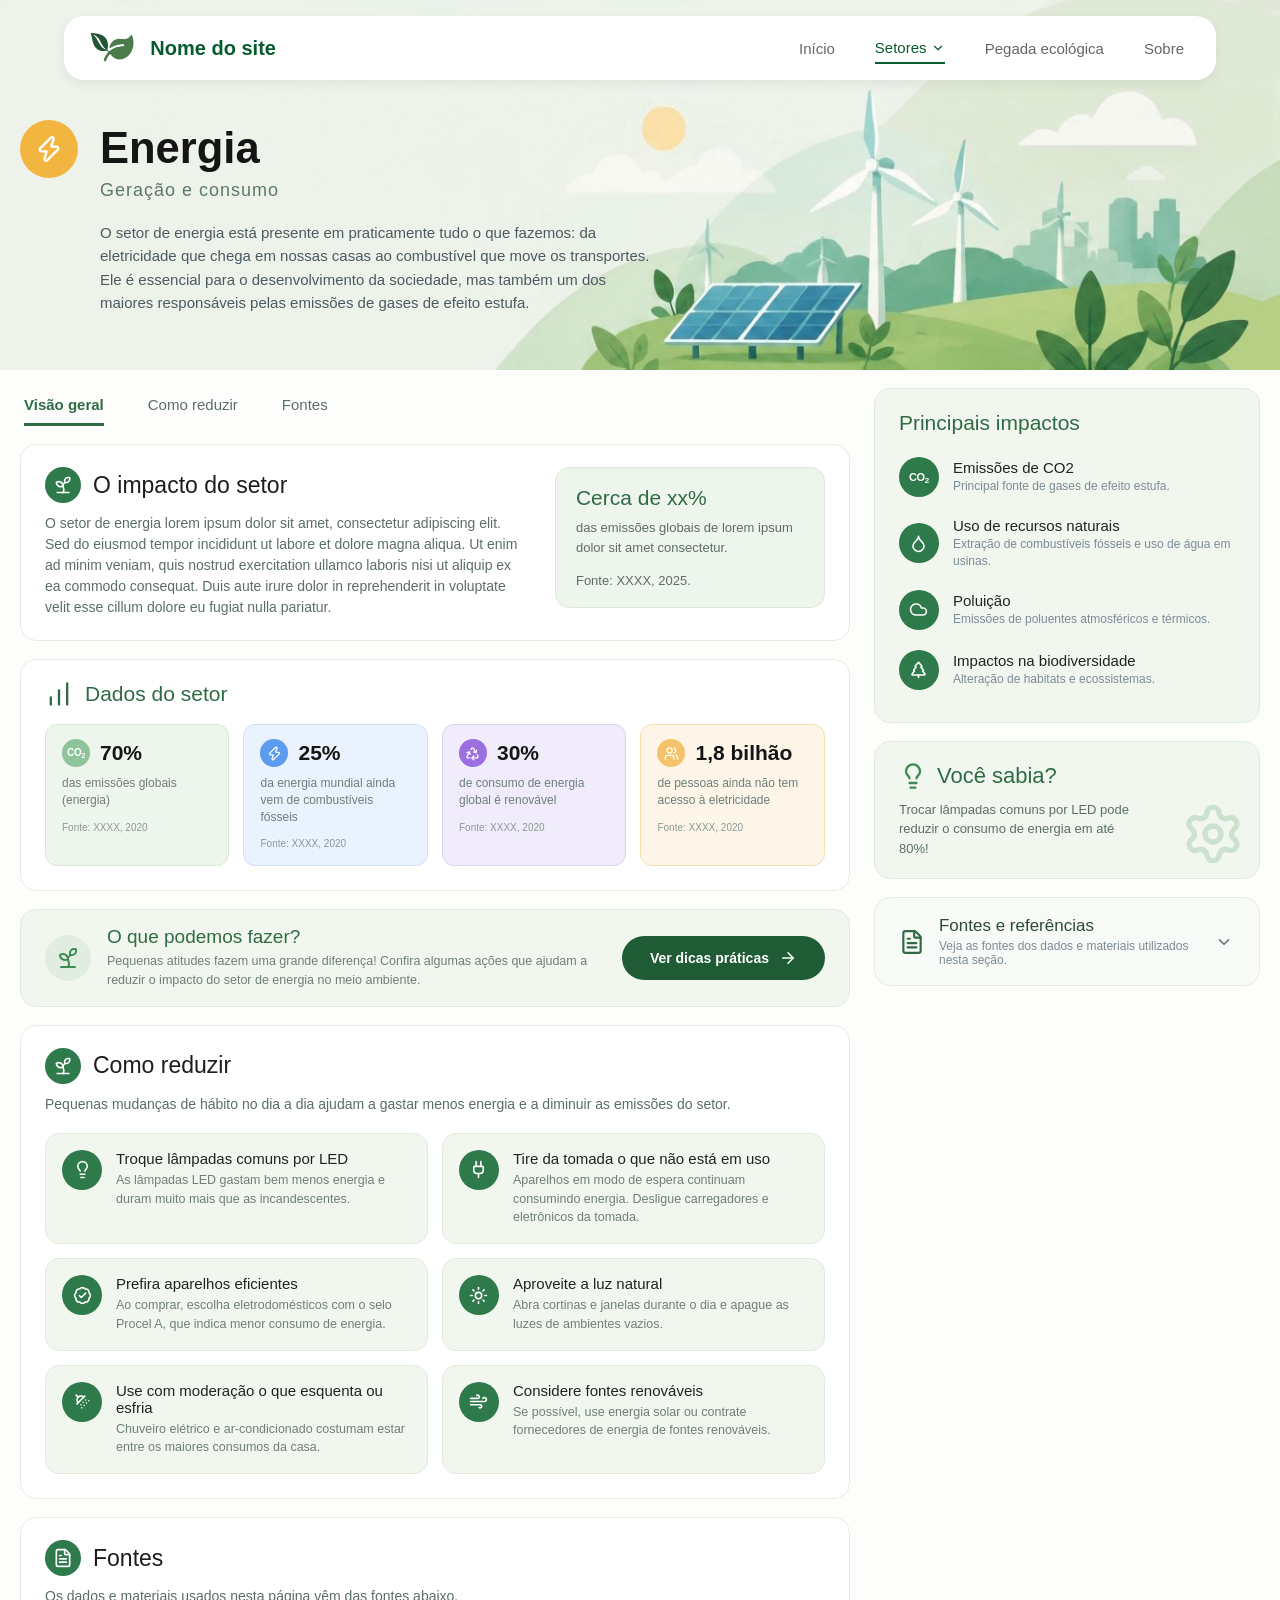
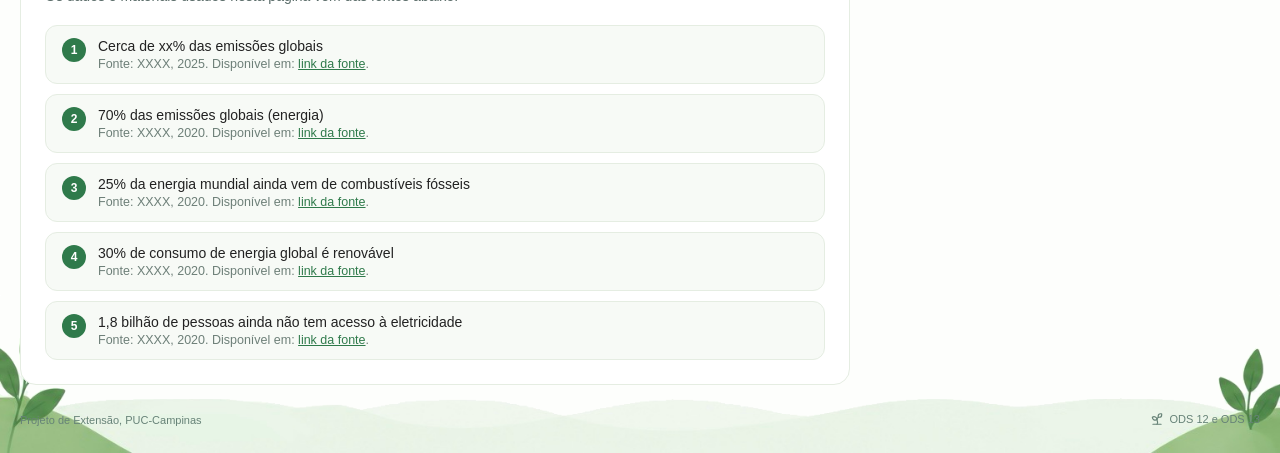
==== src/html/energia.html @ fed1465e "criacao da pagina de energia" ====
<!DOCTYPE html>
<html lang="pt-BR">
<head>
    <meta charset="UTF-8">
    <meta name="viewport" content="width=device-width, initial-scale=1.0">

    <title>Energia | Consumo Consciente</title>

    <!-- home.css traz o que se repete (base, header, dropdown, rodape, icones); energia.css so o que e desta pagina -->
    <link rel="stylesheet" href="../css/home.css">
    <link rel="stylesheet" href="../css/energia.css">
    <script src="../js/home.js" defer></script>
    <script src="../js/energia.js" defer></script>
</head>

<body>

    <!-- ícones (sprite svg, fica escondido e é reaproveitado na página inteira) -->
    <svg width="0" height="0" style="position:absolute" aria-hidden="true">

        <symbol id="icon-energia" viewBox="0 0 24 24">
            <path d="M15.914 4a1.5 1.5 0 00-2.474-1.561l-9 9A1.5 1.5 0 005.5 14h4.002a.5.5 0 01.471.666L8.086 20a1.5 1.5 0 002.475 1.56l9-9A1.5 1.5 0 0018.5 10h-3.997a.5.5 0 01-.472-.667z" />
        </symbol>

        <symbol id="icon-agropecuaria" viewBox="0 0 24 24">
            <path d="M11 20a10 10 0 0010-10 25.9 25.9 0 00-1.04-7.281 1 1 0 00-1.755-.325C15.833 5.5 13 5.5 9.8 6.1A7 7 0 0011 20" />
            <path d="M2 21a5 5 0 012.911-4.544C7.613 15.212 8.351 15.24 11 13" />
        </symbol>

        <symbol id="icon-moda" viewBox="0 0 24 24">
            <path d="M20.38 3.46 16 2a4 4 0 0 1-8 0L3.62 3.46a2 2 0 0 0-1.34 2.23l.58 3.47a1 1 0 0 0 .99.84H6v10c0 1.1.9 2 2 2h8a2 2 0 0 0 2-2V10h2.15a1 1 0 0 0 .99-.84l.58-3.47a2 2 0 0 0-1.34-2.23z" />
        </symbol>

        <symbol id="icon-alimentos" viewBox="0 0 24 24">
            <path d="M3 2v7c0 1.1.9 2 2 2h4a2 2 0 0 0 2-2V2" />
            <path d="M7 2v20" />
            <path d="M21 15V2a5 5 0 0 0-5 5v6c0 1.1.9 2 2 2h3Zm0 0v7" />
        </symbol>

        <symbol id="icon-transporte" viewBox="0 0 24 24">
            <path d="M14 18V6a2 2 0 0 0-2-2H4a2 2 0 0 0-2 2v11a1 1 0 0 0 1 1h2" />
            <path d="M15 18H9" />
            <path d="M19 18h2a1 1 0 0 0 1-1v-3.65a1 1 0 0 0-.22-.624l-3.48-4.35A1 1 0 0 0 17.52 8H14" />
            <circle cx="17" cy="18" r="2" />
            <circle cx="7" cy="18" r="2" />
        </symbol>

        <symbol id="icon-mineracao" viewBox="0 0 24 24">
            <path d="M10.5 3 8 9l4 13 4-13-2.5-6" />
            <path d="M17 3a2 2 0 0 1 1.6.8l3 4a2 2 0 0 1 .013 2.382l-7.99 10.986a2 2 0 0 1-3.247 0l-7.99-10.986A2 2 0 0 1 2.4 7.8l2.998-3.997A2 2 0 0 1 7 3z" />
            <path d="M2 9h20" />
        </symbol>

        <symbol id="icon-construcao" viewBox="0 0 24 24">
            <path d="M15 21v-8a1 1 0 0 0-1-1h-4a1 1 0 0 0-1 1v8" />
            <path d="M3 10a2 2 0 0 1 .709-1.528l7-6a2 2 0 0 1 2.582 0l7 6A2 2 0 0 1 21 10v9a2 2 0 0 1-2 2H5a2 2 0 0 1-2-2z" />
        </symbol>

        <symbol id="icon-tecnologia" viewBox="0 0 24 24">
            <path d="M18 8V6a2 2 0 0 0-2-2H4a2 2 0 0 0-2 2v7a2 2 0 0 0 2 2h8" />
            <path d="M10 19v-3.96 3.15" />
            <path d="M7 19h5" />
            <rect width="6" height="10" x="16" y="12" rx="2" />
        </symbol>

        <symbol id="icon-brota" viewBox="0 0 24 24">
            <path d="M14 9.536V7a4 4 0 0 1 4-4h1.5a.5.5 0 0 1 .5.5V5a4 4 0 0 1-4 4 4 4 0 0 0-4 4c0 2 1 3 1 5a5 5 0 0 1-1 3" />
            <path d="M4 9a5 5 0 0 1 8 4 5 5 0 0 1-8-4" />
            <path d="M5 21h14" />
        </symbol>

        <symbol id="icon-seta-baixo" viewBox="0 0 24 24">
            <path d="m6 9 6 6 6-6" />
        </symbol>

        <symbol id="icon-seta-direita" viewBox="0 0 24 24">
            <path d="M5 12h14" />
            <path d="m12 5 7 7-7 7" />
        </symbol>

        <symbol id="icon-pessoas" viewBox="0 0 24 24">
            <path d="M16 21v-2a4 4 0 0 0-4-4H6a4 4 0 0 0-4 4v2" />
            <path d="M16 3.128a4 4 0 0 1 0 7.744" />
            <path d="M22 21v-2a4 4 0 0 0-3-3.87" />
            <circle cx="9" cy="7" r="4" />
        </symbol>

        <symbol id="icon-gota" viewBox="0 0 24 24">
            <path d="M12 22a7 7 0 0 0 7-7c0-2-1-3.9-3-5.5s-3.5-4-4-6.5c-.5 2.5-2 4.9-4 6.5C6 11.1 5 13 5 15a7 7 0 0 0 7 7z" />
        </symbol>

        <symbol id="icon-nuvem" viewBox="0 0 24 24">
            <path d="M17.5 19H9a7 7 0 1 1 6.71-9h1.79a4.5 4.5 0 1 1 0 9Z" />
        </symbol>

        <symbol id="icon-pinheiro" viewBox="0 0 24 24">
            <path d="m17 14 3 3.3a1 1 0 0 1-.7 1.7H4.7a1 1 0 0 1-.7-1.7L7 14h-.3a1 1 0 0 1-.7-1.7L9 9h-.2A1 1 0 0 1 8 7.3L12 3l4 4.3a1 1 0 0 1-.8 1.7H15l3 3.3a1 1 0 0 1-.7 1.7H17Z" />
            <path d="M12 22v-3" />
        </symbol>

        <symbol id="icon-lampada" viewBox="0 0 24 24">
            <path d="M15 14c.2-1 .7-1.7 1.5-2.5 1-.9 1.5-2.2 1.5-3.5A6 6 0 0 0 6 8c0 1 .2 2.2 1.5 3.5.7.7 1.3 1.5 1.5 2.5" />
            <path d="M9 18h6" />
            <path d="M10 22h4" />
        </symbol>

        <symbol id="icon-engrenagem" viewBox="0 0 24 24">
            <path d="M9.671 4.136a2.34 2.34 0 0 1 4.659 0 2.34 2.34 0 0 0 3.319 1.915 2.34 2.34 0 0 1 2.33 4.033 2.34 2.34 0 0 0 0 3.831 2.34 2.34 0 0 1-2.33 4.033 2.34 2.34 0 0 0-3.319 1.915 2.34 2.34 0 0 1-4.659 0 2.34 2.34 0 0 0-3.32-1.915 2.34 2.34 0 0 1-2.33-4.033 2.34 2.34 0 0 0 0-3.831A2.34 2.34 0 0 1 6.35 6.051a2.34 2.34 0 0 0 3.319-1.915" />
            <circle cx="12" cy="12" r="3" />
        </symbol>

        <symbol id="icon-arquivo" viewBox="0 0 24 24">
            <path d="M6 22a2 2 0 0 1-2-2V4a2 2 0 0 1 2-2h8a2.4 2.4 0 0 1 1.704.706l3.588 3.588A2.4 2.4 0 0 1 20 8v12a2 2 0 0 1-2 2z" />
            <path d="M14 2v5a1 1 0 0 0 1 1h5" />
            <path d="M10 9H8" />
            <path d="M16 13H8" />
            <path d="M16 17H8" />
        </symbol>

        <symbol id="icon-reciclar" viewBox="0 0 24 24">
            <path d="M7 19H4.815a1.83 1.83 0 0 1-1.57-.881 1.785 1.785 0 0 1-.004-1.784L7.196 9.5" />
            <path d="M11 19h8.203a1.83 1.83 0 0 0 1.556-.89 1.784 1.784 0 0 0 0-1.775l-1.226-2.12" />
            <path d="m14 16-3 3 3 3" />
            <path d="M8.293 13.596 7.196 9.5 3.1 10.598" />
            <path d="m9.344 5.811 1.093-1.892A1.83 1.83 0 0 1 11.985 3a1.784 1.784 0 0 1 1.546.888l3.943 6.843" />
            <path d="m13.378 9.633 4.096 1.098 1.097-4.096" />
        </symbol>

        <symbol id="icon-barras" viewBox="0 0 24 24">
            <path d="M5 21v-6" />
            <path d="M12 21V9" />
            <path d="M19 21V3" />
        </symbol>

        <symbol id="icon-tomada" viewBox="0 0 24 24">
            <path d="M12 22v-5" />
            <path d="M15 8V2" />
            <path d="M17 8a1 1 0 0 1 1 1v4a4 4 0 0 1-4 4h-4a4 4 0 0 1-4-4V9a1 1 0 0 1 1-1z" />
            <path d="M9 8V2" />
        </symbol>

        <symbol id="icon-selo" viewBox="0 0 24 24">
            <path d="M3.85 8.62a4 4 0 0 1 4.78-4.77 4 4 0 0 1 6.74 0 4 4 0 0 1 4.78 4.78 4 4 0 0 1 0 6.74 4 4 0 0 1-4.77 4.78 4 4 0 0 1-6.75 0 4 4 0 0 1-4.78-4.77 4 4 0 0 1 0-6.76Z" />
            <path d="m16 9-5.5 5.5L8 12" />
        </symbol>

        <symbol id="icon-sol" viewBox="0 0 24 24">
            <circle cx="12" cy="12" r="4" />
            <path d="M12 2v2" />
            <path d="M12 20v2" />
            <path d="m4.93 4.93 1.41 1.41" />
            <path d="m17.66 17.66 1.41 1.41" />
            <path d="M2 12h2" />
            <path d="M20 12h2" />
            <path d="m6.34 17.66-1.41 1.41" />
            <path d="m19.07 4.93-1.41 1.41" />
        </symbol>

        <symbol id="icon-chuveiro" viewBox="0 0 24 24">
            <path d="m4 4 2.5 2.5" />
            <path d="M13.5 6.5a4.95 4.95 0 0 0-7 7" />
            <path d="M15 5 5 15" />
            <path d="M14 17v.01" />
            <path d="M10 16v.01" />
            <path d="M13 13v.01" />
            <path d="M16 10v.01" />
            <path d="M11 20v.01" />
            <path d="M17 14v.01" />
            <path d="M20 11v.01" />
        </symbol>

        <symbol id="icon-vento" viewBox="0 0 24 24">
            <path d="M12.8 19.6A2 2 0 1 0 14 16H2" />
            <path d="M17.5 8a2.5 2.5 0 1 1 2 4H2" />
            <path d="M9.8 4.4A2 2 0 1 1 11 8H2" />
        </symbol>

    </svg>


    <!-- header -->
    <header class="header">
        <div class="navbar">

            <a href="home.html" class="logo">
                <span class="logo-icon">
                    <img src="../../assets/home/planta_icon.PNG" alt="">
                </span>
                <span>Nome do site</span>
            </a>

            <nav class="menu">
                <a href="home.html">Início</a>

                <div class="dropdown">
                    <button class="dropdown-toggle active" type="button" aria-expanded="false">
                        Setores
                        <span class="dropdown-arrow">
                            <svg class="icon" aria-hidden="true"><use href="#icon-seta-baixo"></use></svg>
                        </span>
                    </button>

                    <div class="dropdown-menu">
                        <a href="energia.html">
                            <svg class="icon" aria-hidden="true"><use href="#icon-energia"></use></svg>
                            Energia
                        </a>
                        <a href="agropecuaria.html">
                            <svg class="icon" aria-hidden="true"><use href="#icon-agropecuaria"></use></svg>
                            Agropecuária
                        </a>
                        <a href="moda-textil.html">
                            <svg class="icon" aria-hidden="true"><use href="#icon-moda"></use></svg>
                            Moda e têxtil
                        </a>
                        <a href="alimentos.html">
                            <svg class="icon" aria-hidden="true"><use href="#icon-alimentos"></use></svg>
                            Alimentos
                        </a>
                        <a href="transporte.html">
                            <svg class="icon" aria-hidden="true"><use href="#icon-transporte"></use></svg>
                            Transporte
                        </a>
                        <a href="mineracao.html">
                            <svg class="icon" aria-hidden="true"><use href="#icon-mineracao"></use></svg>
                            Mineração
                        </a>
                        <a href="construcao-civil.html">
                            <svg class="icon" aria-hidden="true"><use href="#icon-construcao"></use></svg>
                            Construção Civil
                        </a>
                        <a href="tecnologia.html">
                            <svg class="icon" aria-hidden="true"><use href="#icon-tecnologia"></use></svg>
                            Tecnologia
                        </a>
                    </div>
                </div>

                <a href="pegada.html">Pegada ecológica</a>
                <a href="sobre.html">Sobre</a>
            </nav>

        </div>
    </header>


    <main>

        <!-- banner -->
        <section class="energia-hero">

            <div class="energia-hero-content">

                <span class="energia-hero-icon">
                    <svg class="icon" aria-hidden="true"><use href="#icon-energia"></use></svg>
                </span>

                <h1>Energia</h1>

                <span class="energia-hero-subtitulo">Geração e consumo</span>

                <p>
                    O setor de energia está presente em praticamente tudo o que fazemos:
                    da eletricidade que chega em nossas casas ao combustível que move
                    os transportes. Ele é essencial para o desenvolvimento da sociedade,
                    mas também um dos maiores responsáveis pelas emissões de gases de
                    efeito estufa.
                </p>

            </div>

            <!-- imagem de fundo do banner -->
            <div class="energia-hero-bg">
                <img src="../../assets/energia/energia_banner.jpg" alt="">
            </div>

        </section>


        <div class="energia-layout">

            <!-- coluna principal -->
            <div class="en-principal">

                <nav class="en-abas" aria-label="Seções da página">
                    <a href="#visao-geral" class="ativa">Visão geral</a>
                    <a href="#como-reduzir">Como reduzir</a>
                    <a href="#fontes">Fontes</a>
                </nav>

                <!-- o impacto do setor (textos de exemplo: troque pelo conteudo real) -->
                <section class="en-card en-impacto-setor" id="visao-geral">

                    <div class="en-impacto-setor-texto">
                        <div class="en-titulo">
                            <span class="en-titulo-icon"><svg class="icon" aria-hidden="true"><use href="#icon-brota"></use></svg></span>
                            <h2>O impacto do setor</h2>
                        </div>
                        <p>
                            O setor de energia lorem ipsum dolor sit amet, consectetur
                            adipiscing elit. Sed do eiusmod tempor incididunt ut labore
                            et dolore magna aliqua. Ut enim ad minim veniam, quis nostrud
                            exercitation ullamco laboris nisi ut aliquip ex ea commodo
                            consequat. Duis aute irure dolor in reprehenderit in voluptate
                            velit esse cillum dolore eu fugiat nulla pariatur.
                        </p>
                    </div>

                    <div class="en-destaque">
                        <h3>Cerca de xx%</h3>
                        <p>das emissões globais de lorem ipsum dolor sit amet consectetur.</p>
                        <small>Fonte: XXXX, 2025.</small>
                    </div>

                </section>


                <!-- dados do setor -->
                <section class="en-card en-dados-setor">

                    <h2 class="en-titulo-verde">
                        <svg class="icon" aria-hidden="true"><use href="#icon-barras"></use></svg>
                        Dados do setor
                    </h2>

                    <ul class="en-dados">
                    <li class="en-dado verde">
                        <div class="en-dado-topo">
                            <span class="en-dado-icon"><span class="en-co2">CO<sub>2</sub></span></span>
                            <strong>70%</strong>
                        </div>
                        <p>das emissões globais (energia)</p>
                        <small>Fonte: XXXX, 2020</small>
                    </li>
                    <li class="en-dado azul">
                        <div class="en-dado-topo">
                            <span class="en-dado-icon"><svg class="icon" aria-hidden="true"><use href="#icon-energia"></use></svg></span>
                            <strong>25%</strong>
                        </div>
                        <p>da energia mundial ainda vem de combustíveis fósseis</p>
                        <small>Fonte: XXXX, 2020</small>
                    </li>
                    <li class="en-dado roxo">
                        <div class="en-dado-topo">
                            <span class="en-dado-icon"><svg class="icon" aria-hidden="true"><use href="#icon-reciclar"></use></svg></span>
                            <strong>30%</strong>
                        </div>
                        <p>de consumo de energia global é renovável</p>
                        <small>Fonte: XXXX, 2020</small>
                    </li>
                    <li class="en-dado laranja">
                        <div class="en-dado-topo">
                            <span class="en-dado-icon"><svg class="icon" aria-hidden="true"><use href="#icon-pessoas"></use></svg></span>
                            <strong>1,8 bilhão</strong>
                        </div>
                        <p>de pessoas ainda não tem acesso à eletricidade</p>
                        <small>Fonte: XXXX, 2020</small>
                    </li>
                    </ul>

                </section>


                <!-- o que podemos fazer -->
                <section class="en-fazer">

                    <span class="en-fazer-icon"><svg class="icon" aria-hidden="true"><use href="#icon-brota"></use></svg></span>

                    <div class="en-fazer-texto">
                        <h2>O que podemos fazer?</h2>
                        <p>
                            Pequenas atitudes fazem uma grande diferença! Confira algumas
                            ações que ajudam a reduzir o impacto do setor de energia no
                            meio ambiente.
                        </p>
                    </div>

                    <a href="#como-reduzir" class="en-botao">
                        Ver dicas práticas
                        <svg class="icon" aria-hidden="true"><use href="#icon-seta-direita"></use></svg>
                    </a>

                </section>


                <!-- como reduzir (textos de exemplo: ajuste ao seu conteudo) -->
                <section class="en-card en-secao" id="como-reduzir">

                    <div class="en-titulo">
                        <span class="en-titulo-icon"><svg class="icon" aria-hidden="true"><use href="#icon-brota"></use></svg></span>
                        <h2>Como reduzir</h2>
                    </div>

                    <p class="en-secao-intro">
                        Pequenas mudanças de hábito no dia a dia ajudam a gastar menos
                        energia e a diminuir as emissões do setor.
                    </p>

                    <ul class="en-dicas">
                        <li class="en-dica">
                            <span class="en-dica-icon"><svg class="icon" aria-hidden="true"><use href="#icon-lampada"></use></svg></span>
                            <div>
                                <h3>Troque lâmpadas comuns por LED</h3>
                                <p>As lâmpadas LED gastam bem menos energia e duram muito mais que as incandescentes.</p>
                            </div>
                        </li>
                        <li class="en-dica">
                            <span class="en-dica-icon"><svg class="icon" aria-hidden="true"><use href="#icon-tomada"></use></svg></span>
                            <div>
                                <h3>Tire da tomada o que não está em uso</h3>
                                <p>Aparelhos em modo de espera continuam consumindo energia. Desligue carregadores e eletrônicos da tomada.</p>
                            </div>
                        </li>
                        <li class="en-dica">
                            <span class="en-dica-icon"><svg class="icon" aria-hidden="true"><use href="#icon-selo"></use></svg></span>
                            <div>
                                <h3>Prefira aparelhos eficientes</h3>
                                <p>Ao comprar, escolha eletrodomésticos com o selo Procel A, que indica menor consumo de energia.</p>
                            </div>
                        </li>
                        <li class="en-dica">
                            <span class="en-dica-icon"><svg class="icon" aria-hidden="true"><use href="#icon-sol"></use></svg></span>
                            <div>
                                <h3>Aproveite a luz natural</h3>
                                <p>Abra cortinas e janelas durante o dia e apague as luzes de ambientes vazios.</p>
                            </div>
                        </li>
                        <li class="en-dica">
                            <span class="en-dica-icon"><svg class="icon" aria-hidden="true"><use href="#icon-chuveiro"></use></svg></span>
                            <div>
                                <h3>Use com moderação o que esquenta ou esfria</h3>
                                <p>Chuveiro elétrico e ar-condicionado costumam estar entre os maiores consumos da casa.</p>
                            </div>
                        </li>
                        <li class="en-dica">
                            <span class="en-dica-icon"><svg class="icon" aria-hidden="true"><use href="#icon-vento"></use></svg></span>
                            <div>
                                <h3>Considere fontes renováveis</h3>
                                <p>Se possível, use energia solar ou contrate fornecedores de energia de fontes renováveis.</p>
                            </div>
                        </li>
                    </ul>

                </section>


                <!-- fontes -->
                <section class="en-card en-secao" id="fontes">

                    <div class="en-titulo">
                        <span class="en-titulo-icon"><svg class="icon" aria-hidden="true"><use href="#icon-arquivo"></use></svg></span>
                        <h2>Fontes</h2>
                    </div>

                    <p class="en-secao-intro">
                        Os dados e materiais usados nesta página vêm das fontes abaixo.
                    </p>

                    <ol class="en-referencias">
                        <li>
                            <strong>Cerca de xx% das emissões globais</strong>
                            <span>Fonte: XXXX, 2025. Disponível em: <a href="#">link da fonte</a>.</span>
                        </li>
                        <li>
                            <strong>70% das emissões globais (energia)</strong>
                            <span>Fonte: XXXX, 2020. Disponível em: <a href="#">link da fonte</a>.</span>
                        </li>
                        <li>
                            <strong>25% da energia mundial ainda vem de combustíveis fósseis</strong>
                            <span>Fonte: XXXX, 2020. Disponível em: <a href="#">link da fonte</a>.</span>
                        </li>
                        <li>
                            <strong>30% de consumo de energia global é renovável</strong>
                            <span>Fonte: XXXX, 2020. Disponível em: <a href="#">link da fonte</a>.</span>
                        </li>
                        <li>
                            <strong>1,8 bilhão de pessoas ainda não tem acesso à eletricidade</strong>
                            <span>Fonte: XXXX, 2020. Disponível em: <a href="#">link da fonte</a>.</span>
                        </li>
                    </ol>

                </section>

            </div>


            <!-- coluna lateral -->
            <aside class="en-lateral">

                <section class="en-card en-impactos">
                    <h2>Principais impactos</h2>
                    <ul>
                        <li class="en-impacto">
                            <span class="en-impacto-icon"><span class="en-co2">CO<sub>2</sub></span></span>
                            <div>
                                <h3>Emissões de CO2</h3>
                                <p>Principal fonte de gases de efeito estufa.</p>
                            </div>
                        </li>
                        <li class="en-impacto">
                            <span class="en-impacto-icon"><svg class="icon" aria-hidden="true"><use href="#icon-gota"></use></svg></span>
                            <div>
                                <h3>Uso de recursos naturais</h3>
                                <p>Extração de combustíveis fósseis e uso de água em usinas.</p>
                            </div>
                        </li>
                        <li class="en-impacto">
                            <span class="en-impacto-icon"><svg class="icon" aria-hidden="true"><use href="#icon-nuvem"></use></svg></span>
                            <div>
                                <h3>Poluição</h3>
                                <p>Emissões de poluentes atmosféricos e térmicos.</p>
                            </div>
                        </li>
                        <li class="en-impacto">
                            <span class="en-impacto-icon"><svg class="icon" aria-hidden="true"><use href="#icon-pinheiro"></use></svg></span>
                            <div>
                                <h3>Impactos na biodiversidade</h3>
                                <p>Alteração de habitats e ecossistemas.</p>
                            </div>
                        </li>
                    </ul>
                </section>


                <section class="en-card en-sabia">
                    <div class="en-sabia-topo">
                        <svg class="icon en-sabia-icon" aria-hidden="true"><use href="#icon-lampada"></use></svg>
                        <h2>Você sabia?</h2>
                    </div>
                    <p>Trocar lâmpadas comuns por LED pode reduzir o consumo de energia em até 80%!</p>
                    <svg class="icon en-sabia-decoracao" aria-hidden="true"><use href="#icon-engrenagem"></use></svg>
                </section>


                <a href="#fontes" class="en-card en-fontes">
                    <svg class="icon en-fontes-icon" aria-hidden="true"><use href="#icon-arquivo"></use></svg>
                    <div>
                        <h3>Fontes e referências</h3>
                        <p>Veja as fontes dos dados e materiais utilizados nesta seção.</p>
                    </div>
                    <svg class="icon en-fontes-seta" aria-hidden="true"><use href="#icon-seta-baixo"></use></svg>
                </a>

            </aside>

        </div>

    </main>


    <!-- rodape -->
    <footer class="footer" id="sobre">

        <img src="../../assets/home/footer.PNG" alt="Ilustração de natureza">

        <div class="footer-content">
            <span>Projeto de Extensão, PUC-Campinas</span>
            <span><svg class="icon" aria-hidden="true"><use href="#icon-brota"></use></svg> ODS 12 e ODS 13</span>
        </div>

    </footer>

</body>
</html>
---- src/css/home.css ----
/* configuracoes gerais */

*, *::before, *::after {
    margin: 0;
    padding: 0;
    box-sizing: border-box;
}

html {
    scroll-behavior: smooth;
}

body {
    font-family: Arial, Helvetica, sans-serif;
    background-color: #fdfefc;
    color: #151515;
    width: 100%;
    overflow-x: hidden;

    min-height: 100vh;          /* rodape desce ate o fim em telas altas */
    display: flex;
    flex-direction: column;
}

main {
    flex: 1;
    position: relative;
    z-index: 1;                 /* o conteudo fica na frente da imagem do rodape */
}

a {
    text-decoration: none;
    color: inherit;
}


/* header */

.header {
    width: 100%;
    padding: 16px 5%;
    position: relative;
    z-index: 10;
}

.navbar {
    width: 100%;
    max-width: 1280px;
    min-height: 64px;
    margin: 0 auto;

    display: flex;
    align-items: center;
    justify-content: space-between;

    padding: 0 32px;

    background-color: #ffffff;
    border-radius: 20px;

    box-shadow: 0 4px 12px rgba(0, 0, 0, 0.06);
}

.logo {
    display: flex;
    align-items: center;
    gap: 10px;

    color: #075b2c;
    font-size: 20px;
    font-weight: 600;
}

.logo-icon {
    font-size: 28px;
}

.menu {
    display: flex;
    align-items: center;
    gap: 40px;
}

.menu a {
    color: #666666;
    font-size: 15px;
    font-weight: 500;

    padding: 6px 0;
    transition: 0.3s;
}

.menu a:hover,
.menu a.active {
    color: #075b2c;
}

.menu a.active {
    border-bottom: 2px solid #075b2c;
}

/* dropdown de setores */

.dropdown {
    position: relative;
}

.dropdown-toggle {
    background: none;
    border: none;
    cursor: pointer;

    font-family: inherit;
    font-size: 15px;
    font-weight: 500;
    color: #666666;

    padding: 6px 0;
    transition: 0.3s;
}

.dropdown-toggle:hover,
.dropdown.open .dropdown-toggle {
    color: #075b2c;
}

.dropdown-arrow {
    display: inline-block;
    font-size: 12px;
    transition: transform 0.25s;
}

.dropdown.open .dropdown-arrow {
    transform: rotate(180deg);
}

.dropdown-menu {
    position: absolute;
    top: calc(100% + 14px);
    left: 50%;
    transform: translateX(-50%) translateY(-6px);

    min-width: 230px;
    padding: 8px;

    display: flex;
    flex-direction: column;

    background-color: #ffffff;
    border-radius: 16px;
    box-shadow: 0 8px 24px rgba(0, 0, 0, 0.12);

    opacity: 0;
    visibility: hidden;
    transition: 0.25s;
    z-index: 20;
}

.dropdown.open .dropdown-menu {
    opacity: 1;
    visibility: visible;
    transform: translateX(-50%) translateY(0);
}

.menu .dropdown-menu a {
    padding: 10px 14px;
    border-radius: 10px;
    font-size: 14px;
    white-space: nowrap;
}

.menu .dropdown-menu a:hover {
    background-color: #edf5ed;
    color: #075b2c;
}

/* banner principal hero */

.hero {
    width: 100%;
    max-width: none;              /* banner de ponta a ponta da tela */
    min-height: 50px;

    margin: -96px 0 0;            /* sobe para ficar atras da navbar */
    /* alinha o texto com a grade de setores */
    padding: 110px 0 23.2px max(5%, calc((100vw - 1280px) / 2 + 20px));

    position: relative;
    overflow: hidden;

    display: flex;
    align-items: center;

    background: linear-gradient(110deg, #f4f8ef, #f8faf6); /* so aparece se a imagem tiver transparencia */
    border-radius: 0;
}

.hero-content {
    width: 52%;
    padding-bottom: 0;
    position: relative;
    z-index: 2;
}

.hero-subtitle {
    display: block;
    color: #548653;

    font-size: 17.4px;
    letter-spacing: 0.2px;

    margin-bottom: 11.6px;
}

.hero h1 {
    max-width: 603px;

    font-size: clamp(30px, 2.9vw, 41.8px);
    line-height: 1.18;
    font-weight: 600;

    margin-bottom: 16.2px;
}

.hero h1 span {
    color: #075b2c;
}

.hero-content p {
    max-width: 534px;

    color: #52677a;
    font-size: 15.1px;
    line-height: 1.5;

    margin-bottom: 23.2px;
}

.hero-button {
    display: inline-flex;
    align-items: center;
    gap: 9.3px;

    padding: 11.6px 20.9px;

    border: 1px solid #b9ddc3;
    border-radius: 30px;

    background-color: #ffffffd9;
    color: #075b2c;

    font-size: 15.1px;
    font-weight: 600;

    transition: 0.3s;
}

.hero-button:hover {
    background-color: #075b2c;
    color: #ffffff;
}

/* imagem como fundo do banner inteiro */
.hero-image {
    position: absolute;
    inset: 0;
    width: 100%;
    z-index: 0;
}

.hero-image img {
    width: 100%;
    height: 100%;
    object-fit: cover;
    object-position: right center;  /* mantem o planeta a direita */
    display: block;
}


/* setores */

.sectors {
    width: 100%;
    max-width: 1280px;
    margin: 28px auto 0;
    padding: 0 20px;
}

.section-heading {
    display: flex;
    align-items: center;
    justify-content: space-between;

    margin-bottom: 18.6px;
}

.heading-line {
    display: block;
    width: 27.8px;
    height: 3px;

    background-color: #16833f;
    margin-bottom: 4.6px;
}

.section-heading h2 {
    font-size: 23.2px;
    font-weight: 600;
}

.impact-button {
    display: inline-flex;
    align-items: center;

    padding: 10.4px 18.6px;

    border-radius: 30px;
    background-color: #edf5ed;

    color: #16713b;
    font-size: 13.9px;
    font-weight: 600;

    transition: 0.3s;
}

.impact-button:hover {
    background-color: #dcebdc;
}


/* grade de setores */

.sector-grid {
    display: grid;
    grid-template-columns: repeat(4, 1fr);
    gap: 18.6px;
}

.sector-card {
    min-height: 102px;

    padding: 13.9px 18.6px;

    display: flex;
    align-items: center;
    gap: 13.9px;

    position: relative;

    border: 1px solid;
    border-radius: 23.2px;

    transition: 0.25s;
}

.sector-card:hover {
    transform: translateY(-3px);
    box-shadow: 0 6px 14px rgba(0, 0, 0, 0.07);
}

.sector-icon {
    width: 41.8px;
    height: 41.8px;
    flex-shrink: 0;

    display: flex;
    align-items: center;
    justify-content: center;

    border-radius: 50%;

    color: #ffffff;
    font-size: 20.9px;
    font-weight: bold;
}

.sector-info h3 {
    font-size: 15.1px;
    font-weight: 600;
    margin-bottom: 3.5px;
}

.sector-info p {
    font-size: 11.6px;
    color: #607286;
}

.sector-arrow {
    width: 27.8px;
    height: 27.8px;

    display: flex;
    align-items: center;
    justify-content: center;

    border-radius: 50%;

    margin-left: auto;
    font-size: 16.2px;
}


/* cores setores */

.energy { background: #fdf9eb; border-color: #ffdf91; }
.energy .sector-icon { background: #ffb914; }
.energy .sector-arrow { background: #ffedc9; color: #ec9b00; }

.agriculture { background: #f2f8ef; border-color: #cce8c3; }
.agriculture .sector-icon { background: #66a45c; }
.agriculture .sector-arrow { background: #e0f0df; color: #438b48; }

.fashion { background: #eef5ff; border-color: #cbdfff; }
.fashion .sector-icon { background: #5598ed; }
.fashion .sector-arrow { background: #dceaff; color: #4589e8; }

.food { background: #fdf2f1; border-color: #ffd2cf; }
.food .sector-icon { background: #ed7279; }
.food .sector-arrow { background: #ffe1e1; color: #e66c72; }

.transport { background: #f3efff; border-color: #dfd0ff; }
.transport .sector-icon { background: #9864e9; }
.transport .sector-arrow { background: #e9ddff; color: #9259e8; }

.mining { background: #eef8f7; border-color: #c4e9e5; }
.mining .sector-icon { background: #35aab2; }
.mining .sector-arrow { background: #d7f0ef; color: #259aa4; }

.construction { background: #fdf8eb; border-color: #ffdf9b; }
.construction .sector-icon { background: #efa33c; }
.construction .sector-arrow { background: #ffedcc; color: #e99526; }

.technology { background: #eff5ff; border-color: #cbdfff; }
.technology .sector-icon { background: #5799f1; }
.technology .sector-arrow { background: #dceaff; color: #4789e9; }


/* avaliacoes e sugestoes */

.feedback {
    width: calc(100% - 40px);   /* 20px de recuo de cada lado, igual ao .sectors */
    max-width: 1240px;
    min-height: 104.4px;

    margin: 24px auto 0;        /* sem margem embaixo, o rodape sobe por tras do card */
    padding: 18.6px 32.5px;

    display: flex;
    align-items: center;
    justify-content: left;
    gap: 52px;

    background-color: #edf6eb;
    border: 1px solid #d7ead4;
    border-radius: 23.2px;

    position: relative;
    overflow: hidden;           /* a imagem respeita os cantos arredondados */
    padding-right: 104.4px;
}

.feedback-flower {
    position: absolute;
    top: 0;
    right: 0;
    height: 100%;               /* acompanha a altura do card */
    width: auto;                /* mantem a proporcao */

    pointer-events: none;       /* o clique passa direto, nao atrapalha o botao */
}

.feedback-brand {
    display: flex;
    align-items: center;
    gap: 6px;

    color: #367847;
    font-size: 36px;
}

.feedback-chat {
    width: 38px;
    height: 28px;

    display: flex;
    align-items: center;
    justify-content: center;

    border-radius: 50%;

    background-color: #69a875;
    color: white;

    font-size: 12px;
    letter-spacing: 2px;
}

.feedback-description {
    flex: 1;
    max-width: 441px;
}

.feedback-description h2 {
    color: #075b2c;
    font-size: 17.4px;
    margin-bottom: 4.6px;
}

.feedback-description p {
    color: #6d8a7a;
    font-size: 12.8px;
    line-height: 1.4;
}

.feedback-benefits {
    padding-left: 23.2px;
    border-left: 1px solid #c6ddc8;
}

.feedback-benefits p {
    color: #526c5d;
    font-size: 12.8px;
    margin: 4.6px 0;
}

.feedback-button {
    display: inline-flex;
    align-items: center;
    justify-content: center;

    white-space: nowrap;

    padding: 12.8px 29px;

    background-color: #075b2c;
    color: white;

    border-radius: 30px;

    font-size: 13.9px;
    font-weight: 600;

    transition: 0.3s;
    transform: translateX(69.6px);
}

.feedback-button:hover {
    background-color: #0b793b;
}


/* rodape */

.footer {
    width: 100%;
    margin: -90px auto 0;       /* sobe o rodape por tras do card */
    position: relative;
    overflow: hidden;
    flex-shrink: 0;
}

.footer img {
    display: block;
    width: 100%;
    height: auto;               /* mostra a imagem inteira sem cortar */
}

.footer-content {
    position: absolute;         /* o texto fica por cima da imagem */
    inset: 0;
    z-index: 1;

    max-width: 1280px;
    margin: 0 auto;
    padding: 0 20px;

    display: flex;
    align-items: flex-end;      /* texto na parte de baixo */
    justify-content: space-between;
    padding-bottom: 27px;

    color: #668277;
    font-size: 11px;
}

/* icones svg */

.icon {
    width: 1em;
    height: 1em;
    flex-shrink: 0;

    fill: none;
    stroke: currentColor;       /* usa a cor do texto/elemento */
    stroke-width: 2;
    stroke-linecap: round;
    stroke-linejoin: round;
}

.sector-icon .icon {
    width: 23.2px;
    height: 23.2px;
}

.dropdown-menu .icon {
    width: 18px;
    height: 18px;
    color: #16833f;
}

.menu .dropdown-menu a {
    display: flex;              /* icone e texto lado a lado */
    align-items: center;
    gap: 10px;
}

/* ajustes dos novos icones */
.logo-icon img {
    height: 32px;               /* teste 28px, 36px, 40px... */
    width: auto;                /* mantem a proporcao original */
    display: block;
    transform: translate(-6px, -2px);   /* (horizontal, vertical) */
}

.logo-icon {
    display: flex;              /* icone com 28px, herdando o verde da logo */
}

.dropdown-arrow .icon {
    width: 14px;
    height: 14px;
    vertical-align: -2px;
}

.hero-button .icon {
    width: 18.6px;
    height: 18.6px;
}

.impact-button {
    gap: 9.3px;
}

.impact-button .icon {
    width: 18.6px;
    height: 18.6px;
}

.sector-arrow .icon {
    width: 16.2px;
    height: 16.2px;
}

.feedback-benefits p {
    display: flex;
    align-items: center;
    gap: 9.3px;
}

.feedback-benefits .icon {
    width: 16.2px;
    height: 16.2px;
}

.feedback-button {
    gap: 9.3px;
}

.feedback-button .icon {
    width: 18.6px;
    height: 18.6px;
}

.footer-content span {
    display: inline-flex;
    align-items: center;
    gap: 6px;
}

.footer-content .icon {
    width: 14px;
    height: 14px;
}

.feedback-brand img {
    height: 69.6px;               /* teste 44px, 56px, 64px... */
    width: auto;                /* mantem a proporcao original */
    display: block;
}

/* responsividade */

@media (max-width: 1024px) {
    .sector-grid {
        grid-template-columns: repeat(2, 1fr);
    }
}

@media (max-width: 768px) {
    .navbar {
        flex-direction: column;
        gap: 12px;
        padding: 16px;
    }

    .menu {
        width: 100%;
        justify-content: center;
        flex-wrap: wrap;
        gap: 8px 16px;
    }

    .hero {
        flex-direction: column;
        text-align: center;
        margin-top: 0;
        padding: 40px 20px 0;
        min-height: 0;
    }

    .hero-content {
        width: 100%;
        padding-bottom: 20px;
    }

    .hero-content p {
        margin-left: auto;
        margin-right: auto;
    }

    /* no mobile a imagem volta ao fluxo normal, abaixo do texto */
    .hero-image {
        position: relative;
        width: 100%;
        height: 220px;
    }

    .section-heading {
        flex-direction: column;
        align-items: flex-start;
        gap: 12px;
    }

    .sector-grid {
        grid-template-columns: 1fr;
    }

    .feedback {
        flex-direction: column;
        align-items: center;
        padding: 20px;
        text-align: center;
        gap: 25px;
    }

    .feedback-brand {
        justify-content: center;
    }

    .feedback-description {
        max-width: none;
        flex: none;
    }

    .feedback-benefits {
        padding-left: 0;
        border-left: none;
    }

    .feedback-benefits p {
        justify-content: center;    /* centraliza icone + texto */
    }

    .footer {
        margin-top: 0px;
    }

    .feedback-flower {
        top: 0;
        right: 0;
        height: 70px;               /* ajuste: 50px, 60px, 80px... */
        width: auto;
    }

    .feedback-button {
        transform: none;
        align-self: center;
    }
}
---- src/css/energia.css ----
/* energia
   so o que e exclusivo desta pagina; base, header, dropdown, rodape e icones vem do home.css */


/* "Setores" marcado como pagina atual no menu */

.dropdown-toggle.active {
    color: #075b2c;
    border-bottom: 2px solid #075b2c;
}


/* banner */

.energia-hero {
    width: 100%;
    min-height: 340px;

    margin: -96px 0 0;            /* sobe para ficar atras da navbar */
    padding: 120px 0 56px max(20px, calc((100vw - 1280px) / 2 + 20px));

    position: relative;
    overflow: hidden;

    display: flex;
    align-items: center;

    background: linear-gradient(110deg, #f4f8ef, #f8faf6);
}

.energia-hero-content {
    width: 56%;
    position: relative;
    z-index: 2;

    display: grid;
    grid-template-columns: 58px 1fr;
    column-gap: 22px;
    align-items: center;
}

.energia-hero-bg {
    position: absolute;
    inset: 0;
    z-index: 0;
}

.energia-hero-bg img {
    width: 100%;
    height: 100%;
    object-fit: cover;
    object-position: right center;
    display: block;
}

.energia-hero-icon {
    width: 58px;
    height: 58px;

    display: flex;
    align-items: center;
    justify-content: center;

    border-radius: 50%;
    background-color: #f2b640;
    color: #ffffff;
}

.energia-hero-icon .icon {
    width: 28px;
    height: 28px;
}

.energia-hero h1 {
    font-size: clamp(34px, 3.4vw, 50px);
    line-height: 1.1;
    font-weight: 600;
    color: #151515;
}

.energia-hero-subtitulo {
    grid-column: 2;

    margin: 2px 0 20px;

    font-size: 18px;
    letter-spacing: 1px;
    color: #5b7a62;
}

.energia-hero p {
    grid-column: 2;
    max-width: 560px;

    font-size: 15px;
    line-height: 1.55;
    color: #4a5a60;
}


/* layout em duas colunas */

.energia-layout {
    width: 100%;
    max-width: 1280px;
    margin: 18px auto 0;
    padding: 0 20px;

    display: grid;
    grid-template-columns: minmax(0, 2.15fr) minmax(0, 1fr);
    gap: 24px;
    align-items: start;
}

.en-principal,
.en-lateral {
    display: flex;
    flex-direction: column;
    gap: 18px;
}

.en-card {
    background-color: #ffffff;
    border: 1px solid #e5ede2;
    border-radius: 16px;
}

/* abas (links para as secoes da pagina) */

.en-abas {
    display: flex;
    gap: 44px;
    padding-left: 4px;
}

.en-abas a {
    padding: 8px 0 10px;

    border-bottom: 3px solid transparent;

    font-size: 15px;
    color: #5b6d6a;

    transition: 0.3s;
}

.en-abas a:hover,
.en-abas a.ativa {
    color: #2f6b43;
}

.en-abas a.ativa {
    border-bottom-color: #2f6b43;
    font-weight: 600;
}

#visao-geral,
#como-reduzir,
#fontes {
    scroll-margin-top: 20px;
}


/* o impacto do setor */

.en-impacto-setor {
    padding: 22px 24px;

    display: grid;
    grid-template-columns: minmax(0, 1fr) 270px;
    gap: 28px;
    align-items: start;
}

.en-titulo {
    display: flex;
    align-items: center;
    gap: 12px;

    margin-bottom: 10px;
}

.en-titulo-icon {
    width: 36px;
    height: 36px;
    flex-shrink: 0;

    display: flex;
    align-items: center;
    justify-content: center;

    border-radius: 50%;
    background-color: #2f7a4b;
    color: #ffffff;
}

.en-titulo-icon .icon {
    width: 20px;
    height: 20px;
}

.en-impacto-setor h2 {
    font-size: 23px;
    font-weight: 500;
    color: #1d1d1d;
}

.en-impacto-setor-texto p {
    font-size: 14px;
    line-height: 1.5;
    color: #5b6d6a;
}

.en-destaque {
    padding: 18px 20px;

    background-color: #eef5ec;
    border: 1px solid #dce9d8;
    border-radius: 14px;
}

.en-destaque h3 {
    font-size: 21px;
    font-weight: 500;
    color: #2f6b43;

    margin-bottom: 8px;
}

.en-destaque p {
    font-size: 13px;
    line-height: 1.5;
    color: #5b6d6a;

    margin-bottom: 14px;
}

.en-destaque small {
    font-size: 13px;
    color: #5b6d6a;
}


/* dados do setor */

.en-dados-setor {
    padding: 20px 24px 24px;
}

.en-titulo-verde {
    display: flex;
    align-items: center;
    gap: 12px;

    font-size: 21px;
    font-weight: 500;
    color: #2f6b43;

    margin-bottom: 16px;
}

.en-titulo-verde .icon {
    width: 28px;
    height: 28px;
}

.en-dados {
    list-style: none;

    display: grid;
    grid-template-columns: repeat(4, 1fr);
    gap: 14px;
}

.en-dado {
    padding: 14px 16px;

    border: 1px solid;
    border-radius: 12px;
}

.en-dado-topo {
    display: flex;
    align-items: center;
    gap: 10px;

    margin-bottom: 8px;
}

.en-dado-icon {
    width: 28px;
    height: 28px;
    flex-shrink: 0;

    display: flex;
    align-items: center;
    justify-content: center;

    border-radius: 50%;
    color: #ffffff;
}

.en-dado-icon .icon {
    width: 15px;
    height: 15px;
}

.en-dado strong {
    font-size: 21px;
    color: #151515;
}

.en-dado p {
    font-size: 12px;
    line-height: 1.4;
    color: #6d7f78;

    margin-bottom: 8px;
}

.en-dado small {
    font-size: 10px;
    color: #8a9a94;
}

.en-dado.verde   { background: #eef5ec; border-color: #d7e8d3; }
.en-dado.azul    { background: #eaf2fd; border-color: #cfdff7; }
.en-dado.roxo    { background: #f1ecfb; border-color: #ddd0f3; }
.en-dado.laranja { background: #fdf5e8; border-color: #f3dfae; }

.en-dado.verde   .en-dado-icon { background: #8fc39b; }
.en-dado.azul    .en-dado-icon { background: #5b9bf0; }
.en-dado.roxo    .en-dado-icon { background: #9b6fe0; }
.en-dado.laranja .en-dado-icon { background: #f4c26a; }

/* "CO2" desenhado com texto, ja que nao existe icone para ele */
.en-co2 {
    font-size: 10px;
    font-weight: 700;
    letter-spacing: -0.3px;
    line-height: 1;
}

.en-co2 sub {
    font-size: 7px;
    vertical-align: baseline;
    position: relative;
    top: 2px;
}


/* o que podemos fazer */

.en-fazer {
    padding: 16px 24px;

    display: flex;
    align-items: center;
    gap: 16px;

    background-color: #f1f7ef;
    border: 1px solid #e0ebdd;
    border-radius: 16px;
}

.en-fazer-icon {
    width: 46px;
    height: 46px;
    flex-shrink: 0;

    display: flex;
    align-items: center;
    justify-content: center;

    border-radius: 50%;
    background-color: #e1ede0;
    color: #3f8a55;
}

.en-fazer-icon .icon {
    width: 24px;
    height: 24px;
}

.en-fazer-texto {
    flex: 1;
}

.en-fazer h2 {
    font-size: 19px;
    font-weight: 500;
    color: #2f6b43;

    margin-bottom: 4px;
}

.en-fazer-texto p {
    font-size: 12.5px;
    line-height: 1.5;
    color: #6d7f78;
}

.en-botao {
    display: inline-flex;
    align-items: center;
    gap: 10px;

    flex-shrink: 0;
    white-space: nowrap;

    padding: 13px 28px;

    border-radius: 30px;
    background-color: #1f5c36;
    color: #ffffff;

    font-size: 14px;
    font-weight: 600;

    transition: 0.3s;
}

.en-botao .icon {
    width: 18px;
    height: 18px;
}

.en-botao:hover {
    background-color: #2f7a4b;
}


/* principais impactos */

.en-impactos {
    padding: 22px 24px;

    background-color: #f1f7ef;
    border-color: #e0ebdd;
}

.en-impactos h2 {
    font-size: 21px;
    font-weight: 500;
    color: #2f6b43;

    margin-bottom: 12px;
}

.en-impactos ul {
    list-style: none;
}

.en-impacto {
    padding: 10px 0;

    display: grid;
    grid-template-columns: 40px 1fr;
    align-items: center;
    gap: 14px;
}

.en-impacto-icon {
    width: 40px;
    height: 40px;

    display: flex;
    align-items: center;
    justify-content: center;

    border-radius: 50%;
    background-color: #2f7a4b;
    color: #ffffff;
}

.en-impacto-icon .icon {
    width: 19px;
    height: 19px;
}

.en-impacto-icon .en-co2 {
    font-size: 11px;
}

.en-impacto-icon .en-co2 sub {
    font-size: 8px;
}

.en-impacto h3 {
    font-size: 15px;
    font-weight: 500;
    color: #222222;

    margin-bottom: 2px;
}

.en-impacto p {
    font-size: 12px;
    line-height: 1.4;
    color: #7b8b97;
}


/* voce sabia */

.en-sabia {
    padding: 20px 24px;

    position: relative;
    overflow: hidden;

    background-color: #f1f7ef;
    border-color: #e0ebdd;
}

.en-sabia-topo {
    display: flex;
    align-items: center;
    gap: 10px;

    margin-bottom: 10px;
}

.en-sabia-icon {
    width: 28px;
    height: 28px;
    color: #3f8a55;
}

.en-sabia h2 {
    font-size: 22px;
    font-weight: 500;
    color: #2f6b43;
}

.en-sabia p {
    max-width: 70%;

    font-size: 13px;
    line-height: 1.5;
    color: #5b6d6a;
}

.en-sabia-decoracao {
    position: absolute;
    right: 14px;
    bottom: 12px;

    width: 64px;
    height: 64px;

    color: #4c9a5a;
    opacity: 0.22;
    pointer-events: none;
}


/* secoes "como reduzir" e "fontes" (abaixo da visao geral) */

.en-secao {
    padding: 22px 24px 24px;
}

.en-secao h2 {
    font-size: 23px;
    font-weight: 500;
    color: #1d1d1d;
}

.en-secao-intro {
    font-size: 14px;
    line-height: 1.5;
    color: #5b6d6a;

    margin-bottom: 18px;
}

/* dicas */

.en-dicas {
    list-style: none;

    display: grid;
    grid-template-columns: repeat(2, 1fr);
    gap: 14px;
}

.en-dica {
    padding: 16px;

    display: grid;
    grid-template-columns: 40px 1fr;
    align-items: start;
    gap: 14px;

    background-color: #f1f7ef;
    border: 1px solid #e0ebdd;
    border-radius: 14px;
}

.en-dica-icon {
    width: 40px;
    height: 40px;

    display: flex;
    align-items: center;
    justify-content: center;

    border-radius: 50%;
    background-color: #2f7a4b;
    color: #ffffff;
}

.en-dica-icon .icon {
    width: 19px;
    height: 19px;
}

.en-dica h3 {
    font-size: 15px;
    font-weight: 500;
    color: #222222;

    margin-bottom: 4px;
}

.en-dica p {
    font-size: 12.5px;
    line-height: 1.5;
    color: #6d7f78;
}

/* referencias numeradas */

.en-referencias {
    list-style: none;
    counter-reset: ref;

    display: flex;
    flex-direction: column;
    gap: 10px;
}

.en-referencias li {
    counter-increment: ref;
    position: relative;

    padding: 12px 16px 12px 52px;

    display: flex;
    flex-direction: column;
    gap: 3px;

    background-color: #f7faf6;
    border: 1px solid #e5ede2;
    border-radius: 12px;
}

.en-referencias li::before {
    content: counter(ref);

    position: absolute;
    left: 16px;
    top: 12px;

    width: 24px;
    height: 24px;

    display: flex;
    align-items: center;
    justify-content: center;

    border-radius: 50%;
    background-color: #2f7a4b;
    color: #ffffff;

    font-size: 12px;
    font-weight: 600;
}

.en-referencias strong {
    font-size: 14px;
    font-weight: 500;
    color: #222222;
}

.en-referencias span {
    font-size: 12.5px;
    color: #6d7f78;
}

.en-referencias a {
    color: #2f7a4b;
    text-decoration: underline;
}


/* card lateral "fontes e referencias" (link que rola ate a secao Fontes) */

.en-fontes {
    padding: 18px 24px;

    display: grid;
    grid-template-columns: 26px 1fr 20px;
    align-items: center;
    gap: 14px;

    background-color: #f7faf6;
    transition: 0.3s;
}

.en-fontes:hover {
    background-color: #eef5ec;
}

.en-fontes-icon {
    width: 26px;
    height: 26px;
    color: #2f6b43;
}

.en-fontes h3 {
    font-size: 17px;
    font-weight: 500;
    color: #2c4a39;

    margin-bottom: 3px;
}

.en-fontes p {
    font-size: 12px;
    color: #7b8b97;
}

.en-fontes-seta {
    width: 18px;
    height: 18px;
    color: #5b6d6a;
}


/* responsividade */

@media (max-width: 1024px) {
    .energia-layout {
        grid-template-columns: 1fr;
    }

    .en-dados {
        grid-template-columns: repeat(2, 1fr);
    }
}

@media (max-width: 768px) {
    .energia-hero {
        margin-top: 0;
        padding: 40px 20px;
        min-height: 0;
    }

    .energia-hero-content {
        width: 100%;
    }

    .energia-hero-bg {
        opacity: 0.35;      /* o texto continua legivel por cima da imagem */
    }

    .en-abas {
        gap: 24px;
        overflow-x: auto;
    }

    .en-impacto-setor {
        grid-template-columns: 1fr;
    }

    .en-fazer {
        flex-direction: column;
        align-items: flex-start;
    }

    .en-dicas {
        grid-template-columns: 1fr;
    }

    .en-sabia p {
        max-width: 100%;
    }
}

@media (max-width: 480px) {
    .en-dados {
        grid-template-columns: 1fr;
    }
}
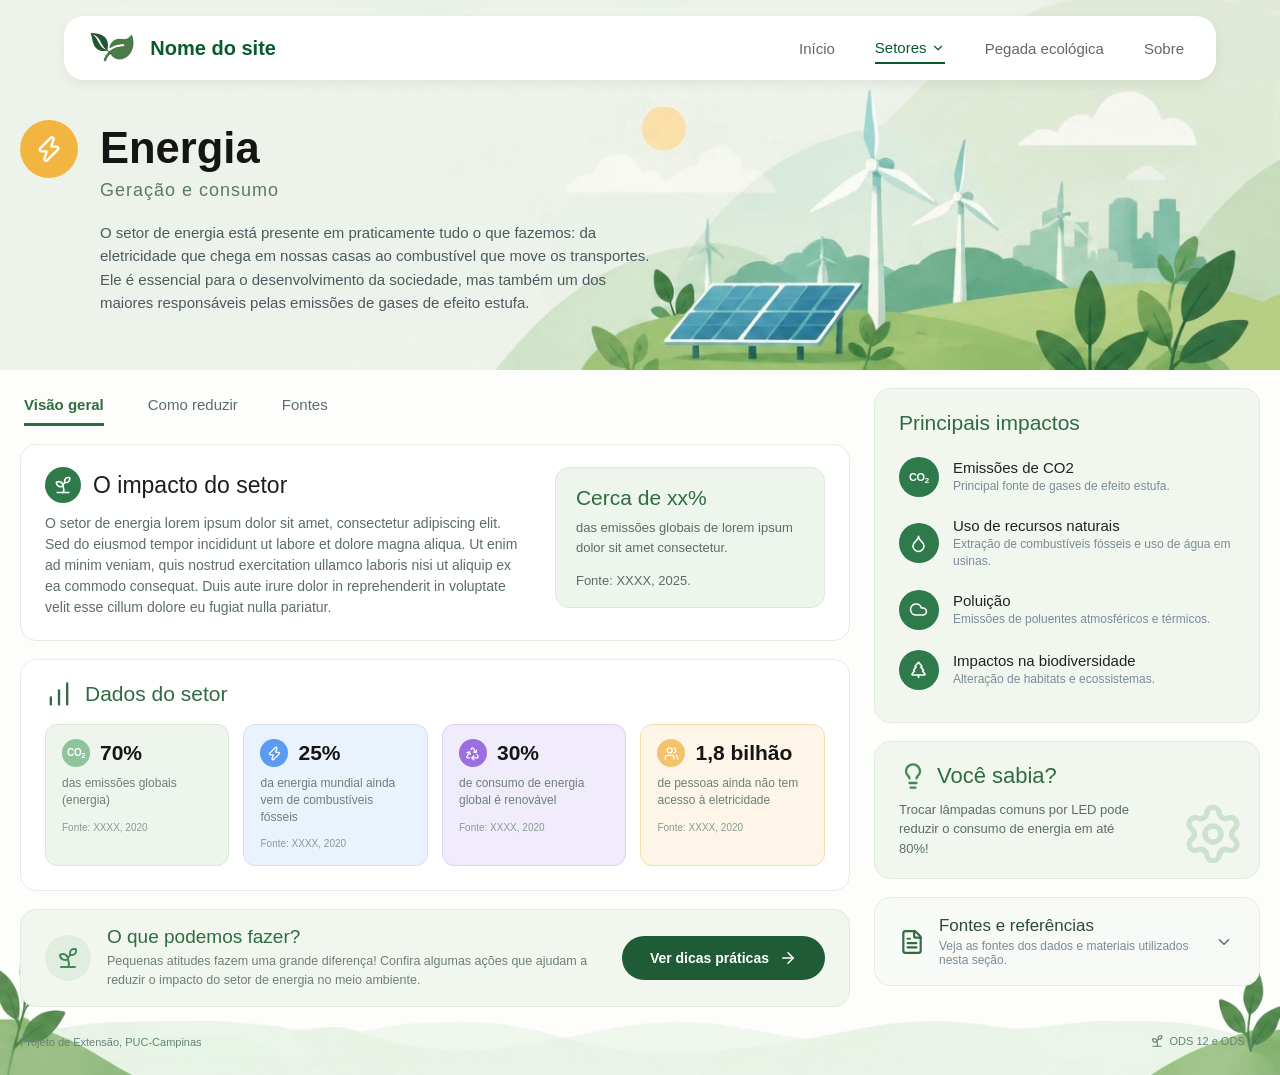
==== commit 07baad27: "correcao das abas como reduzir e fontes da energia" ====
--- a/src/html/energia.html
+++ b/src/html/energia.html
@@ -288,198 +288,204 @@
                     <a href="#fontes">Fontes</a>
                 </nav>
 
-                <!-- o impacto do setor (textos de exemplo: troque pelo conteudo real) -->
-                <section class="en-card en-impacto-setor" id="visao-geral">
-
-                    <div class="en-impacto-setor-texto">
+                <div class="en-painel ativo" id="visao-geral">
+                    <!-- o impacto do setor (textos de exemplo: troque pelo conteudo real) -->
+                    <section class="en-card en-impacto-setor">
+
+                        <div class="en-impacto-setor-texto">
+                            <div class="en-titulo">
+                                <span class="en-titulo-icon"><svg class="icon" aria-hidden="true"><use href="#icon-brota"></use></svg></span>
+                                <h2>O impacto do setor</h2>
+                            </div>
+                            <p>
+                                O setor de energia lorem ipsum dolor sit amet, consectetur
+                                adipiscing elit. Sed do eiusmod tempor incididunt ut labore
+                                et dolore magna aliqua. Ut enim ad minim veniam, quis nostrud
+                                exercitation ullamco laboris nisi ut aliquip ex ea commodo
+                                consequat. Duis aute irure dolor in reprehenderit in voluptate
+                                velit esse cillum dolore eu fugiat nulla pariatur.
+                            </p>
+                        </div>
+
+                        <div class="en-destaque">
+                            <h3>Cerca de xx%</h3>
+                            <p>das emissões globais de lorem ipsum dolor sit amet consectetur.</p>
+                            <small>Fonte: XXXX, 2025.</small>
+                        </div>
+
+                    </section>
+
+
+                    <!-- dados do setor -->
+                    <section class="en-card en-dados-setor">
+
+                        <h2 class="en-titulo-verde">
+                            <svg class="icon" aria-hidden="true"><use href="#icon-barras"></use></svg>
+                            Dados do setor
+                        </h2>
+
+                        <ul class="en-dados">
+                        <li class="en-dado verde">
+                            <div class="en-dado-topo">
+                                <span class="en-dado-icon"><span class="en-co2">CO<sub>2</sub></span></span>
+                                <strong>70%</strong>
+                            </div>
+                            <p>das emissões globais (energia)</p>
+                            <small>Fonte: XXXX, 2020</small>
+                        </li>
+                        <li class="en-dado azul">
+                            <div class="en-dado-topo">
+                                <span class="en-dado-icon"><svg class="icon" aria-hidden="true"><use href="#icon-energia"></use></svg></span>
+                                <strong>25%</strong>
+                            </div>
+                            <p>da energia mundial ainda vem de combustíveis fósseis</p>
+                            <small>Fonte: XXXX, 2020</small>
+                        </li>
+                        <li class="en-dado roxo">
+                            <div class="en-dado-topo">
+                                <span class="en-dado-icon"><svg class="icon" aria-hidden="true"><use href="#icon-reciclar"></use></svg></span>
+                                <strong>30%</strong>
+                            </div>
+                            <p>de consumo de energia global é renovável</p>
+                            <small>Fonte: XXXX, 2020</small>
+                        </li>
+                        <li class="en-dado laranja">
+                            <div class="en-dado-topo">
+                                <span class="en-dado-icon"><svg class="icon" aria-hidden="true"><use href="#icon-pessoas"></use></svg></span>
+                                <strong>1,8 bilhão</strong>
+                            </div>
+                            <p>de pessoas ainda não tem acesso à eletricidade</p>
+                            <small>Fonte: XXXX, 2020</small>
+                        </li>
+                        </ul>
+
+                    </section>
+
+
+                    <!-- o que podemos fazer -->
+                    <section class="en-fazer">
+
+                        <span class="en-fazer-icon"><svg class="icon" aria-hidden="true"><use href="#icon-brota"></use></svg></span>
+
+                        <div class="en-fazer-texto">
+                            <h2>O que podemos fazer?</h2>
+                            <p>
+                                Pequenas atitudes fazem uma grande diferença! Confira algumas
+                                ações que ajudam a reduzir o impacto do setor de energia no
+                                meio ambiente.
+                            </p>
+                        </div>
+
+                        <a href="#como-reduzir" class="en-botao">
+                            Ver dicas práticas
+                            <svg class="icon" aria-hidden="true"><use href="#icon-seta-direita"></use></svg>
+                        </a>
+
+                    </section>
+                </div>
+
+
+                <div class="en-painel" id="como-reduzir">
+                    <!-- como reduzir (textos de exemplo: ajuste ao seu conteudo) -->
+                    <section class="en-card en-secao">
+
                         <div class="en-titulo">
                             <span class="en-titulo-icon"><svg class="icon" aria-hidden="true"><use href="#icon-brota"></use></svg></span>
-                            <h2>O impacto do setor</h2>
+                            <h2>Como reduzir</h2>
                         </div>
-                        <p>
-                            O setor de energia lorem ipsum dolor sit amet, consectetur
-                            adipiscing elit. Sed do eiusmod tempor incididunt ut labore
-                            et dolore magna aliqua. Ut enim ad minim veniam, quis nostrud
-                            exercitation ullamco laboris nisi ut aliquip ex ea commodo
-                            consequat. Duis aute irure dolor in reprehenderit in voluptate
-                            velit esse cillum dolore eu fugiat nulla pariatur.
+
+                        <p class="en-secao-intro">
+                            Pequenas mudanças de hábito no dia a dia ajudam a gastar menos
+                            energia e a diminuir as emissões do setor.
                         </p>
-                    </div>
-
-                    <div class="en-destaque">
-                        <h3>Cerca de xx%</h3>
-                        <p>das emissões globais de lorem ipsum dolor sit amet consectetur.</p>
-                        <small>Fonte: XXXX, 2025.</small>
-                    </div>
-
-                </section>
-
-
-                <!-- dados do setor -->
-                <section class="en-card en-dados-setor">
-
-                    <h2 class="en-titulo-verde">
-                        <svg class="icon" aria-hidden="true"><use href="#icon-barras"></use></svg>
-                        Dados do setor
-                    </h2>
-
-                    <ul class="en-dados">
-                    <li class="en-dado verde">
-                        <div class="en-dado-topo">
-                            <span class="en-dado-icon"><span class="en-co2">CO<sub>2</sub></span></span>
-                            <strong>70%</strong>
+
+                        <ul class="en-dicas">
+                            <li class="en-dica">
+                                <span class="en-dica-icon"><svg class="icon" aria-hidden="true"><use href="#icon-lampada"></use></svg></span>
+                                <div>
+                                    <h3>Troque lâmpadas comuns por LED</h3>
+                                    <p>As lâmpadas LED gastam bem menos energia e duram muito mais que as incandescentes.</p>
+                                </div>
+                            </li>
+                            <li class="en-dica">
+                                <span class="en-dica-icon"><svg class="icon" aria-hidden="true"><use href="#icon-tomada"></use></svg></span>
+                                <div>
+                                    <h3>Tire da tomada o que não está em uso</h3>
+                                    <p>Aparelhos em modo de espera continuam consumindo energia. Desligue carregadores e eletrônicos da tomada.</p>
+                                </div>
+                            </li>
+                            <li class="en-dica">
+                                <span class="en-dica-icon"><svg class="icon" aria-hidden="true"><use href="#icon-selo"></use></svg></span>
+                                <div>
+                                    <h3>Prefira aparelhos eficientes</h3>
+                                    <p>Ao comprar, escolha eletrodomésticos com o selo Procel A, que indica menor consumo de energia.</p>
+                                </div>
+                            </li>
+                            <li class="en-dica">
+                                <span class="en-dica-icon"><svg class="icon" aria-hidden="true"><use href="#icon-sol"></use></svg></span>
+                                <div>
+                                    <h3>Aproveite a luz natural</h3>
+                                    <p>Abra cortinas e janelas durante o dia e apague as luzes de ambientes vazios.</p>
+                                </div>
+                            </li>
+                            <li class="en-dica">
+                                <span class="en-dica-icon"><svg class="icon" aria-hidden="true"><use href="#icon-chuveiro"></use></svg></span>
+                                <div>
+                                    <h3>Use com moderação o que esquenta ou esfria</h3>
+                                    <p>Chuveiro elétrico e ar-condicionado costumam estar entre os maiores consumos da casa.</p>
+                                </div>
+                            </li>
+                            <li class="en-dica">
+                                <span class="en-dica-icon"><svg class="icon" aria-hidden="true"><use href="#icon-vento"></use></svg></span>
+                                <div>
+                                    <h3>Considere fontes renováveis</h3>
+                                    <p>Se possível, use energia solar ou contrate fornecedores de energia de fontes renováveis.</p>
+                                </div>
+                            </li>
+                        </ul>
+
+                    </section>
+                </div>
+
+
+                <div class="en-painel" id="fontes">
+                    <!-- fontes -->
+                    <section class="en-card en-secao">
+
+                        <div class="en-titulo">
+                            <span class="en-titulo-icon"><svg class="icon" aria-hidden="true"><use href="#icon-arquivo"></use></svg></span>
+                            <h2>Fontes</h2>
                         </div>
-                        <p>das emissões globais (energia)</p>
-                        <small>Fonte: XXXX, 2020</small>
-                    </li>
-                    <li class="en-dado azul">
-                        <div class="en-dado-topo">
-                            <span class="en-dado-icon"><svg class="icon" aria-hidden="true"><use href="#icon-energia"></use></svg></span>
-                            <strong>25%</strong>
-                        </div>
-                        <p>da energia mundial ainda vem de combustíveis fósseis</p>
-                        <small>Fonte: XXXX, 2020</small>
-                    </li>
-                    <li class="en-dado roxo">
-                        <div class="en-dado-topo">
-                            <span class="en-dado-icon"><svg class="icon" aria-hidden="true"><use href="#icon-reciclar"></use></svg></span>
-                            <strong>30%</strong>
-                        </div>
-                        <p>de consumo de energia global é renovável</p>
-                        <small>Fonte: XXXX, 2020</small>
-                    </li>
-                    <li class="en-dado laranja">
-                        <div class="en-dado-topo">
-                            <span class="en-dado-icon"><svg class="icon" aria-hidden="true"><use href="#icon-pessoas"></use></svg></span>
-                            <strong>1,8 bilhão</strong>
-                        </div>
-                        <p>de pessoas ainda não tem acesso à eletricidade</p>
-                        <small>Fonte: XXXX, 2020</small>
-                    </li>
-                    </ul>
-
-                </section>
-
-
-                <!-- o que podemos fazer -->
-                <section class="en-fazer">
-
-                    <span class="en-fazer-icon"><svg class="icon" aria-hidden="true"><use href="#icon-brota"></use></svg></span>
-
-                    <div class="en-fazer-texto">
-                        <h2>O que podemos fazer?</h2>
-                        <p>
-                            Pequenas atitudes fazem uma grande diferença! Confira algumas
-                            ações que ajudam a reduzir o impacto do setor de energia no
-                            meio ambiente.
+
+                        <p class="en-secao-intro">
+                            Os dados e materiais usados nesta página vêm das fontes abaixo.
                         </p>
-                    </div>
-
-                    <a href="#como-reduzir" class="en-botao">
-                        Ver dicas práticas
-                        <svg class="icon" aria-hidden="true"><use href="#icon-seta-direita"></use></svg>
-                    </a>
-
-                </section>
-
-
-                <!-- como reduzir (textos de exemplo: ajuste ao seu conteudo) -->
-                <section class="en-card en-secao" id="como-reduzir">
-
-                    <div class="en-titulo">
-                        <span class="en-titulo-icon"><svg class="icon" aria-hidden="true"><use href="#icon-brota"></use></svg></span>
-                        <h2>Como reduzir</h2>
-                    </div>
-
-                    <p class="en-secao-intro">
-                        Pequenas mudanças de hábito no dia a dia ajudam a gastar menos
-                        energia e a diminuir as emissões do setor.
-                    </p>
-
-                    <ul class="en-dicas">
-                        <li class="en-dica">
-                            <span class="en-dica-icon"><svg class="icon" aria-hidden="true"><use href="#icon-lampada"></use></svg></span>
-                            <div>
-                                <h3>Troque lâmpadas comuns por LED</h3>
-                                <p>As lâmpadas LED gastam bem menos energia e duram muito mais que as incandescentes.</p>
-                            </div>
-                        </li>
-                        <li class="en-dica">
-                            <span class="en-dica-icon"><svg class="icon" aria-hidden="true"><use href="#icon-tomada"></use></svg></span>
-                            <div>
-                                <h3>Tire da tomada o que não está em uso</h3>
-                                <p>Aparelhos em modo de espera continuam consumindo energia. Desligue carregadores e eletrônicos da tomada.</p>
-                            </div>
-                        </li>
-                        <li class="en-dica">
-                            <span class="en-dica-icon"><svg class="icon" aria-hidden="true"><use href="#icon-selo"></use></svg></span>
-                            <div>
-                                <h3>Prefira aparelhos eficientes</h3>
-                                <p>Ao comprar, escolha eletrodomésticos com o selo Procel A, que indica menor consumo de energia.</p>
-                            </div>
-                        </li>
-                        <li class="en-dica">
-                            <span class="en-dica-icon"><svg class="icon" aria-hidden="true"><use href="#icon-sol"></use></svg></span>
-                            <div>
-                                <h3>Aproveite a luz natural</h3>
-                                <p>Abra cortinas e janelas durante o dia e apague as luzes de ambientes vazios.</p>
-                            </div>
-                        </li>
-                        <li class="en-dica">
-                            <span class="en-dica-icon"><svg class="icon" aria-hidden="true"><use href="#icon-chuveiro"></use></svg></span>
-                            <div>
-                                <h3>Use com moderação o que esquenta ou esfria</h3>
-                                <p>Chuveiro elétrico e ar-condicionado costumam estar entre os maiores consumos da casa.</p>
-                            </div>
-                        </li>
-                        <li class="en-dica">
-                            <span class="en-dica-icon"><svg class="icon" aria-hidden="true"><use href="#icon-vento"></use></svg></span>
-                            <div>
-                                <h3>Considere fontes renováveis</h3>
-                                <p>Se possível, use energia solar ou contrate fornecedores de energia de fontes renováveis.</p>
-                            </div>
-                        </li>
-                    </ul>
-
-                </section>
-
-
-                <!-- fontes -->
-                <section class="en-card en-secao" id="fontes">
-
-                    <div class="en-titulo">
-                        <span class="en-titulo-icon"><svg class="icon" aria-hidden="true"><use href="#icon-arquivo"></use></svg></span>
-                        <h2>Fontes</h2>
-                    </div>
-
-                    <p class="en-secao-intro">
-                        Os dados e materiais usados nesta página vêm das fontes abaixo.
-                    </p>
-
-                    <ol class="en-referencias">
-                        <li>
-                            <strong>Cerca de xx% das emissões globais</strong>
-                            <span>Fonte: XXXX, 2025. Disponível em: <a href="#">link da fonte</a>.</span>
-                        </li>
-                        <li>
-                            <strong>70% das emissões globais (energia)</strong>
-                            <span>Fonte: XXXX, 2020. Disponível em: <a href="#">link da fonte</a>.</span>
-                        </li>
-                        <li>
-                            <strong>25% da energia mundial ainda vem de combustíveis fósseis</strong>
-                            <span>Fonte: XXXX, 2020. Disponível em: <a href="#">link da fonte</a>.</span>
-                        </li>
-                        <li>
-                            <strong>30% de consumo de energia global é renovável</strong>
-                            <span>Fonte: XXXX, 2020. Disponível em: <a href="#">link da fonte</a>.</span>
-                        </li>
-                        <li>
-                            <strong>1,8 bilhão de pessoas ainda não tem acesso à eletricidade</strong>
-                            <span>Fonte: XXXX, 2020. Disponível em: <a href="#">link da fonte</a>.</span>
-                        </li>
-                    </ol>
-
-                </section>
+
+                        <ol class="en-referencias">
+                            <li>
+                                <strong>Cerca de xx% das emissões globais</strong>
+                                <span>Fonte: XXXX, 2025. Disponível em: <a href="#">link da fonte</a>.</span>
+                            </li>
+                            <li>
+                                <strong>70% das emissões globais (energia)</strong>
+                                <span>Fonte: XXXX, 2020. Disponível em: <a href="#">link da fonte</a>.</span>
+                            </li>
+                            <li>
+                                <strong>25% da energia mundial ainda vem de combustíveis fósseis</strong>
+                                <span>Fonte: XXXX, 2020. Disponível em: <a href="#">link da fonte</a>.</span>
+                            </li>
+                            <li>
+                                <strong>30% de consumo de energia global é renovável</strong>
+                                <span>Fonte: XXXX, 2020. Disponível em: <a href="#">link da fonte</a>.</span>
+                            </li>
+                            <li>
+                                <strong>1,8 bilhão de pessoas ainda não tem acesso à eletricidade</strong>
+                                <span>Fonte: XXXX, 2020. Disponível em: <a href="#">link da fonte</a>.</span>
+                            </li>
+                        </ol>
+
+                    </section>
+                </div>
 
             </div>
 
--- a/src/css/energia.css
+++ b/src/css/energia.css
@@ -125,7 +125,33 @@
     border-radius: 16px;
 }
 
-/* abas (links para as secoes da pagina) */
+/* paineis: so o da aba escolhida aparece (o energia.js troca) */
+
+.en-painel {
+    display: none;
+    flex-direction: column;
+    gap: 18px;
+}
+
+.en-painel.ativo {
+    display: flex;
+}
+
+/* fora da visao geral nao ha coluna lateral e o conteudo ocupa a largura toda */
+.energia-layout.sem-lateral {
+    grid-template-columns: 1fr;
+}
+
+.energia-layout.sem-lateral .en-lateral {
+    display: none;
+}
+
+.energia-layout.sem-lateral .en-dicas {
+    grid-template-columns: repeat(3, 1fr);
+}
+
+
+/* abas (trocam o conteudo da pagina) */
 
 .en-abas {
     display: flex;
@@ -153,14 +179,6 @@
     border-bottom-color: #2f6b43;
     font-weight: 600;
 }
-
-#visao-geral,
-#como-reduzir,
-#fontes {
-    scroll-margin-top: 20px;
-}
-
-
 /* o impacto do setor */
 
 .en-impacto-setor {
@@ -749,6 +767,10 @@
     .en-dados {
         grid-template-columns: repeat(2, 1fr);
     }
+
+    .energia-layout.sem-lateral .en-dicas {
+        grid-template-columns: repeat(2, 1fr);
+    }
 }
 
 @media (max-width: 768px) {
@@ -780,7 +802,8 @@
         align-items: flex-start;
     }
 
-    .en-dicas {
+    .en-dicas,
+    .energia-layout.sem-lateral .en-dicas {
         grid-template-columns: 1fr;
     }
 
